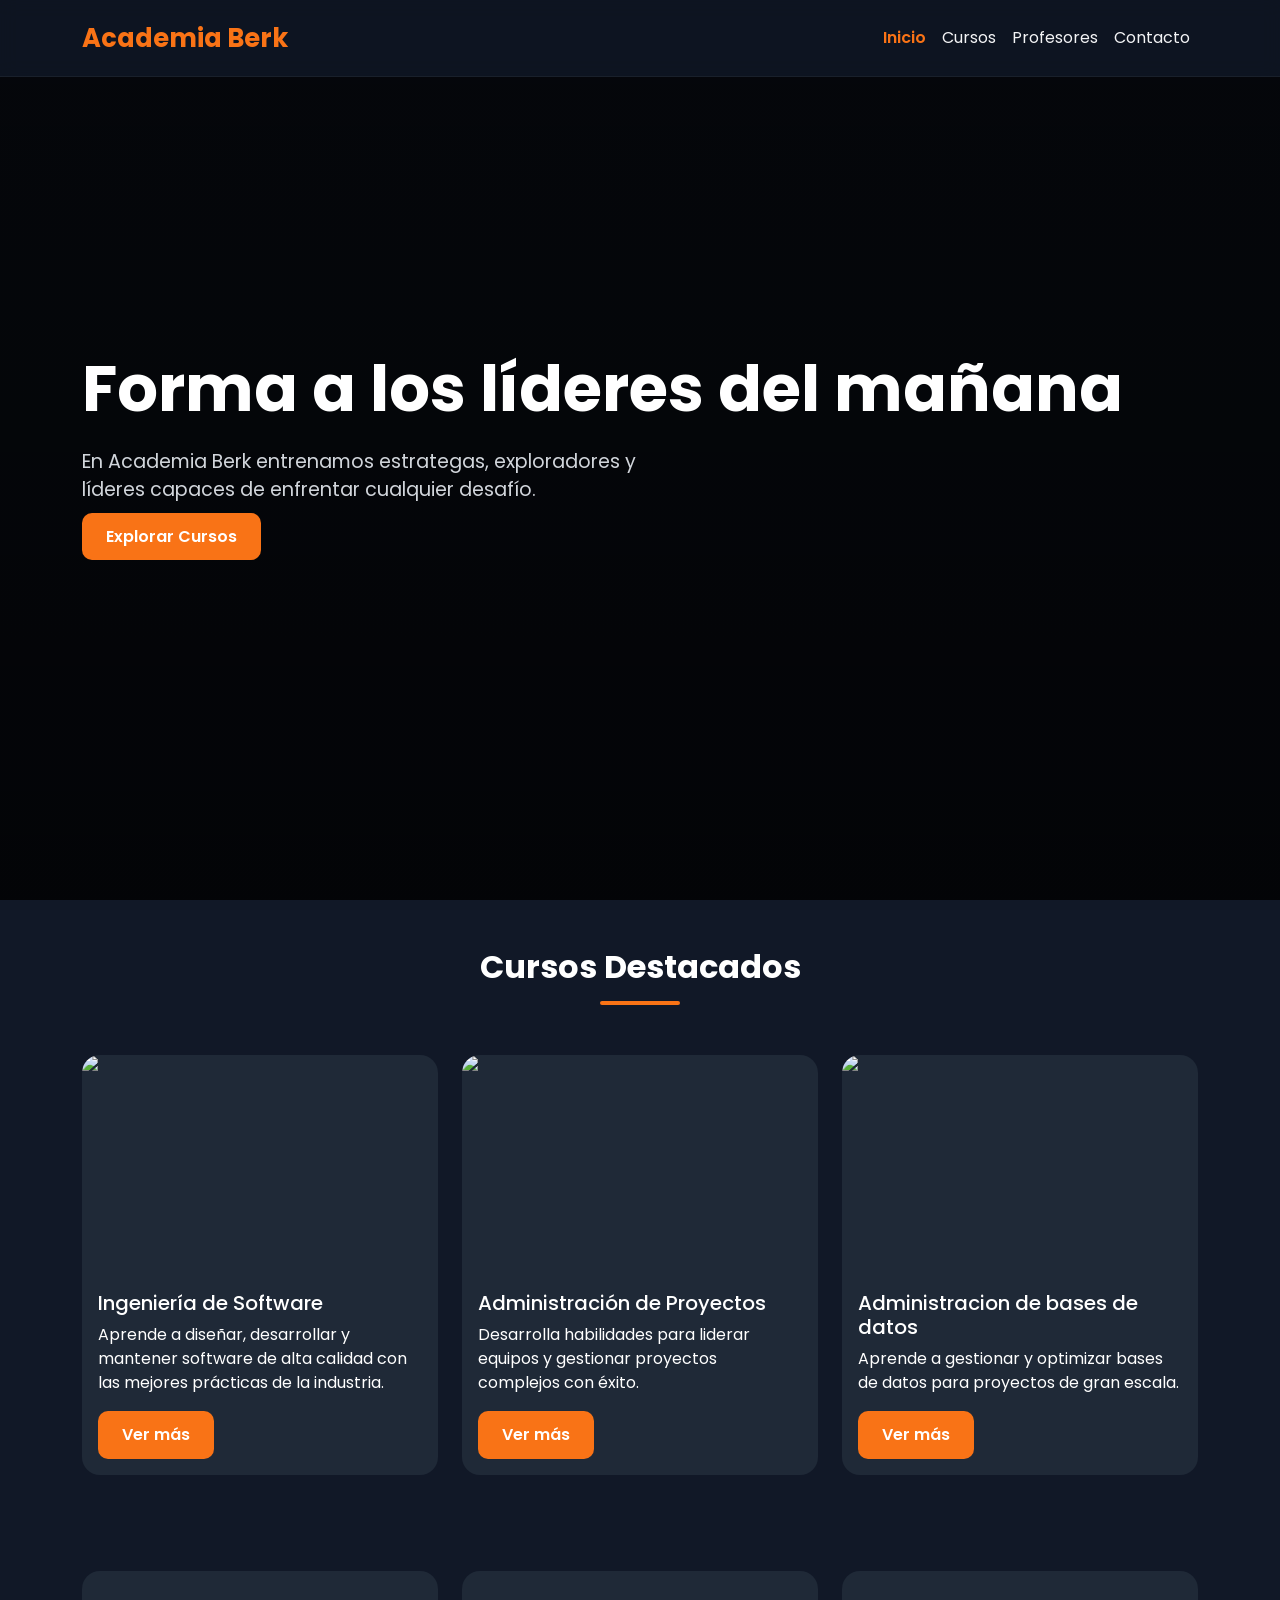
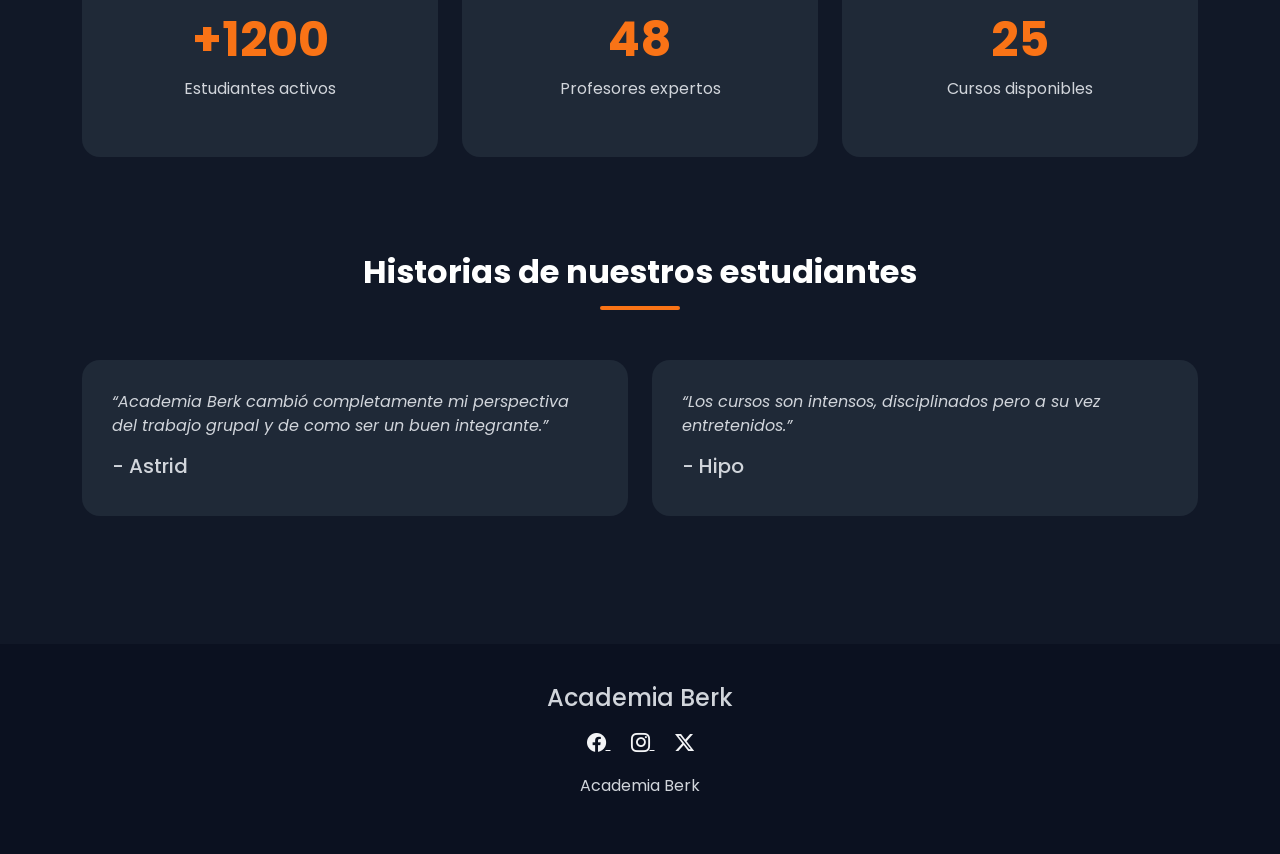
==== Tarea1/index.html @ b7ab668e "Ajustes" ====
<!DOCTYPE html>
<html lang="es">

<head>

    <meta charset="UTF-8">
    <meta name="viewport" content="width=device-width, initial-scale=1.0">

    <title>Academia Berk</title>

    <!-- Bootstrap -->

    <link href="https://cdn.jsdelivr.net/npm/bootstrap@5.3.7/dist/css/bootstrap.min.css" rel="stylesheet">

    <!-- Google Fonts -->

    <link href="https://fonts.googleapis.com/css2?family=Poppins:wght@300;400;500;600;700&display=swap" rel="stylesheet">

    <!-- Bootstrap Icons -->

    <link rel="stylesheet" href="https://cdn.jsdelivr.net/npm/bootstrap-icons@1.13.1/font/bootstrap-icons.min.css">

    <!-- CSS -->

    <link rel="stylesheet" href="css/style.css">
    <link rel="stylesheet" href="css/index.css">

</head>

<body>

    <!-- NAVBAR -->

    <nav class="navbar navbar-expand-lg fixed-top">

        <div class="container">

            <a class="navbar-brand logo-berk" href="index.html">
                Academia Berk
            </a>

            <button class="navbar-toggler bg-light" type="button" data-bs-toggle="collapse" data-bs-target="#menuBerk">

                <span class="navbar-toggler-icon"></span>

            </button>

            <div class="collapse navbar-collapse" id="menuBerk">

                <ul class="navbar-nav ms-auto">

                    <li class="nav-item">
                        <a class="nav-link pagina-activa" href="index.html">Inicio</a>
                    </li>

                    <li class="nav-item">
                        <a class="nav-link" href="cursos.html">Cursos</a>
                    </li>

                    <li class="nav-item">
                        <a class="nav-link" href="profesores.html">Profesores</a>
                    </li>

                    <li class="nav-item">
                        <a class="nav-link" href="contacto.html">Contacto</a>
                    </li>

                </ul>

            </div>

        </div>

    </nav>

    <!-- HERO -->

    <section class="hero">

        <div class="container">

            <div class="contenido-hero">

                <h1>
                    Forma a los líderes del mañana
                </h1>

                <p>
                    En Academia Berk entrenamos estrategas, exploradores y líderes capaces de enfrentar cualquier desafío.
                </p>
                
                <a href="#cursos" class="boton-berk text-decoration-none">
                    Explorar Cursos
                </a>

            </div>

        </div>

    </section>

    <!-- CURSOS DESTACADOS -->

    <section class="container py-5">

        <h2 class="titulo-seccion text-center">
            Cursos Destacados
        </h2>

        <div class="row g-4">

            <div class="col-md-4">

                <div class="card tarjeta-berk">

                    <img src="https://images.unsplash.com/photo-1515879218367-8466d910aaa4?auto=format&fit=crop&w=1200&q=80">

                    <div class="card-body">

                        <h5>Ingeniería de Software</h5>

                        <p>
                            Aprende a diseñar, desarrollar y mantener software de alta calidad con las mejores prácticas de la industria.
                        </p>

                        <button class="boton-berk">
                            Ver más
                        </button>

                    </div>

                </div>

            </div>
            
            <div class="col-md-4">
                <div class="card tarjeta-berk">
            
                    <img src="https://images.unsplash.com/photo-1522202176988-66273c2fd55f?auto=format&fit=crop&w=1200&q=80">
                    <div class="card-body">
            
                        <h5>Administración de Proyectos</h5>
            
                        <p>
                            Desarrolla habilidades para liderar equipos y gestionar proyectos complejos con éxito.
                        </p>
            
                        <button class="boton-berk">
                            Ver más
                        </button>
            
                    </div>

                </div>
                
                </div>
                
                <div class="col-md-4">
                
                    <div class="card tarjeta-berk">
                
                        <img src="https://images.unsplash.com/photo-1544383835-bda2bc66a55d?auto=format&fit=crop&w=1200&q=80">
                        <div class="card-body">
                
                            <h5>Administracion de bases de datos</h5>
                
                            <p>
                                Aprende a gestionar y optimizar bases de datos para proyectos de gran escala.
                            </p>
                
                            <button class="boton-berk">
                                Ver más
                            </button>
                
                        </div>

                </div>

            </div>

        </div>

    </section>

    <!-- ESTADISTICAS -->

    <section class="container py-5">

        <div class="row g-4">

            <div class="col-md-4">

                <div class="caja-estadistica">

                    <h2>+1200</h2>
                    <p>Estudiantes activos</p>

                </div>

            </div>

            <div class="col-md-4">

                <div class="caja-estadistica">

                    <h2>48</h2>
                    <p>Profesores expertos</p>

                </div>

            </div>

            <div class="col-md-4">

                <div class="caja-estadistica">

                    <h2>25</h2>
                    <p>Cursos disponibles</p>

                </div>

            </div>

        </div>

    </section>

    <!-- TESTIMONIOS -->

<section id="cursos" class="container py-5">

    <h2 class="titulo-seccion text-center">
            Historias de nuestros estudiantes
        </h2>

        <div class="row g-4">

            <div class="col-md-6">

                <div class="tarjeta-testimonio">

                    <p>
                        “Academia Berk cambió completamente mi perspectiva del trabajo grupal y de como ser un buen integrante.”
                    </p>

                    <h5>
                        - Astrid
                    </h5>

                </div>

            </div>

            <div class="col-md-6">

                <div class="tarjeta-testimonio">

                    <p>
                        “Los cursos son intensos, disciplinados pero a su vez entretenidos.”
                    </p>

                    <h5>
                        - Hipo
                    </h5>

                </div>

            </div>

        </div>

    </section>

    <!-- FOOTER -->

    <footer>

        <div class="container text-center">

            <h4 class="mb-3">
                Academia Berk
            </h4>

            <div class="redes-footer mb-3">

                <a href="#">
                    <i class="bi bi-facebook"></i>
                </a>

                <a href="#">
                    <i class="bi bi-instagram"></i>
                </a>

                <a href="#">
                    <i class="bi bi-twitter-x"></i>
                </a>

            </div>

            <p>
                Academia Berk 
            </p>

        </div>

    </footer>

    <!-- Bootstrap JS -->

    <script src="https://cdn.jsdelivr.net/npm/bootstrap@5.3.7/dist/js/bootstrap.bundle.min.js"></script>

</body>

</html>
---- Tarea1/css/style.css ----
/* ========= COLORES GLOBALES ========= */

:root{
    --color-fondo: #111827;
    --color-secundario: #1f2937;
    --color-naranja: #f97316;
    --color-claro: #f3f4f6;
    --color-texto: #d1d5db;
}

/* ========= ESTILOS GENERALES ========= */

html{
    scroll-behavior: smooth;
}

*{
    margin: 0;
    padding: 0;
    box-sizing: border-box;
}

body{
    font-family: 'Poppins', sans-serif;
    background-color: var(--color-fondo);
    color: var(--color-texto);
}

/* ========= NAVBAR ========= */

.navbar{
    background-color: rgba(17, 24, 39, 0.82);
    backdrop-filter: blur(10px);
    border-bottom: 1px solid rgba(255,255,255,0.05);
    padding: 14px 0;
    transition: 0.3s;
}

.logo-berk{
    font-size: 1.6rem;
    font-weight: 700;
    color: var(--color-naranja) !important;
}

.nav-link{
    color: var(--color-claro) !important;
    transition: 0.3s;
}

.nav-link:hover{
    color: var(--color-naranja) !important;
}

.pagina-activa{
    color: var(--color-naranja) !important;
    font-weight: 600;
}

/* ========= BOTONES ========= */

.boton-berk{
    background-color: var(--color-naranja);
    border: none;
    padding: 12px 24px;
    border-radius: 10px;
    color: white;
    font-weight: 600;
    transition: 0.3s;
}

.boton-berk:hover{
    background-color: #ea580c;
    transform: translateY(-2px);
}

/* ========= TARJETAS ========= */

.tarjeta-berk{
    background-color: var(--color-secundario);
    border: none;
    border-radius: 18px;
    overflow: hidden;
    transition: 0.3s;
    height: 100%;
}

.tarjeta-berk:hover{
    transform: translateY(-10px);
    box-shadow: 0 15px 35px rgba(0,0,0,0.35);
}

.tarjeta-berk img{
    height: 220px;
    object-fit: cover;
}

.tarjeta-berk .card-body{
    color: white;
}

/* ========= FOOTER ========= */

footer{
    background-color: #0b1120;
    padding: 40px 0;
    margin-top: 80px;
}

.redes-footer a{
    color: var(--color-claro);
    margin: 0 10px;
    font-size: 1.2rem;
    transition: 0.3s;
}

.redes-footer a:hover{
    color: var(--color-naranja);
}
---- Tarea1/css/index.css ----
/* ========= HERO ========= */

.hero{
    min-height: 100vh;

    background:
    linear-gradient(rgba(0,0,0,0.72), rgba(0,0,0,0.82)),
    url('https://images.unsplash.com/photo-1511818966892-d7d671e672a2?auto=format&fit=crop&w=1920&q=80');

    background-size: cover;
    background-position: center;
    background-attachment: fixed;

    display: flex;
    align-items: center;
}

.contenido-hero h1 {
    font-size: 4rem;
    font-weight: 700;
    color: white;
}

.contenido-hero p {
    font-size: 1.2rem;
    margin: 20px 0;
    max-width: 600px;
}

/* ========= TITULOS ========= */

.titulo-seccion{
    color: white;
    font-weight: 700;
    margin-bottom: 50px;
    position: relative;
}

.titulo-seccion::after{
    content: "";
    width: 80px;
    height: 4px;
    background-color: var(--color-naranja);

    display: block;
    margin: 15px auto 0;
    border-radius: 10px;
}

/* ========= ESTADISTICAS ========= */

.caja-estadistica {
    background-color: var(--color-secundario);
    padding: 40px;
    border-radius: 18px;
    text-align: center;
}

.caja-estadistica h2 {
    color: var(--color-naranja);
    font-size: 3rem;
    font-weight: 700;
}

/* ========= TESTIMONIOS ========= */

.tarjeta-testimonio {
    background-color: var(--color-secundario);
    padding: 30px;
    border-radius: 18px;
    height: 100%;
}

.tarjeta-testimonio p {
    font-style: italic;
}

/* ========= RESPONSIVE ========= */

@media(max-width:768px) {

    .contenido-hero h1 {
        font-size: 2.5rem;
    }

    .hero {
        text-align: center;
        padding: 100px 20px;
    }
}
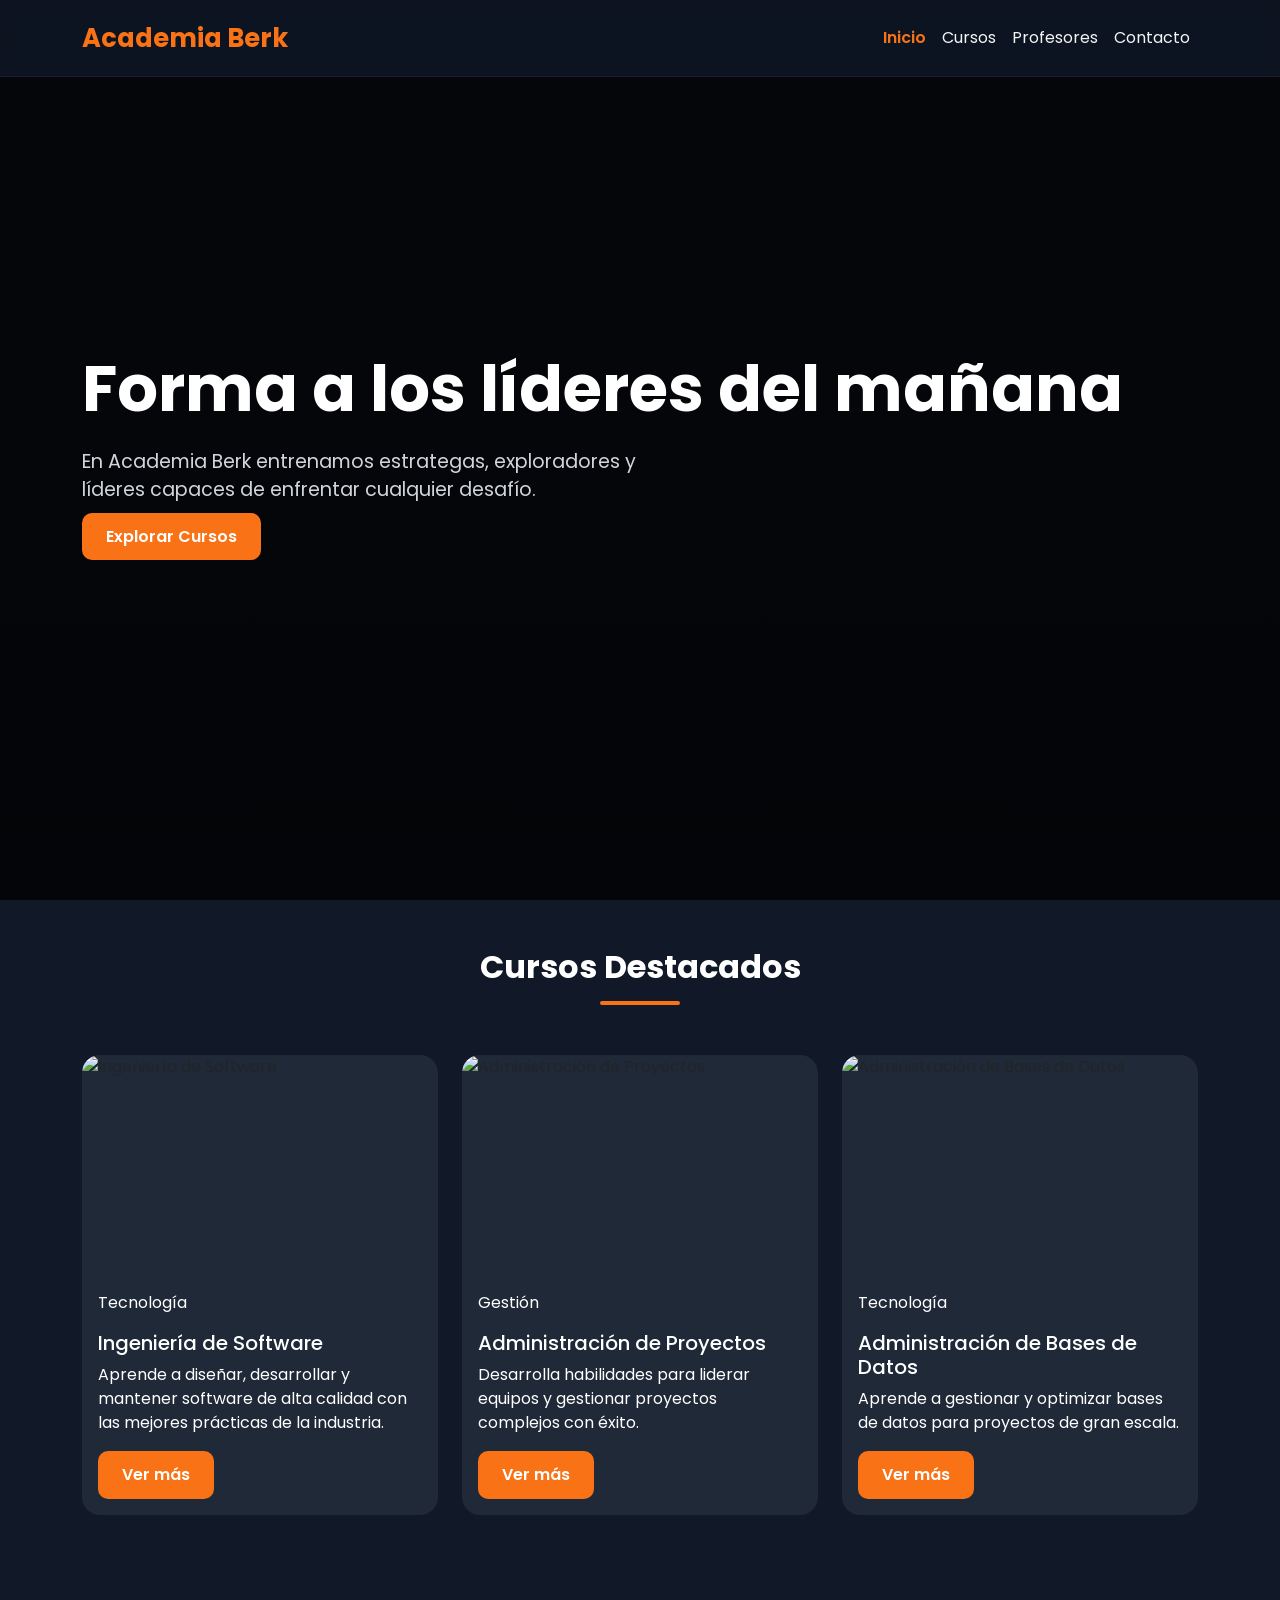
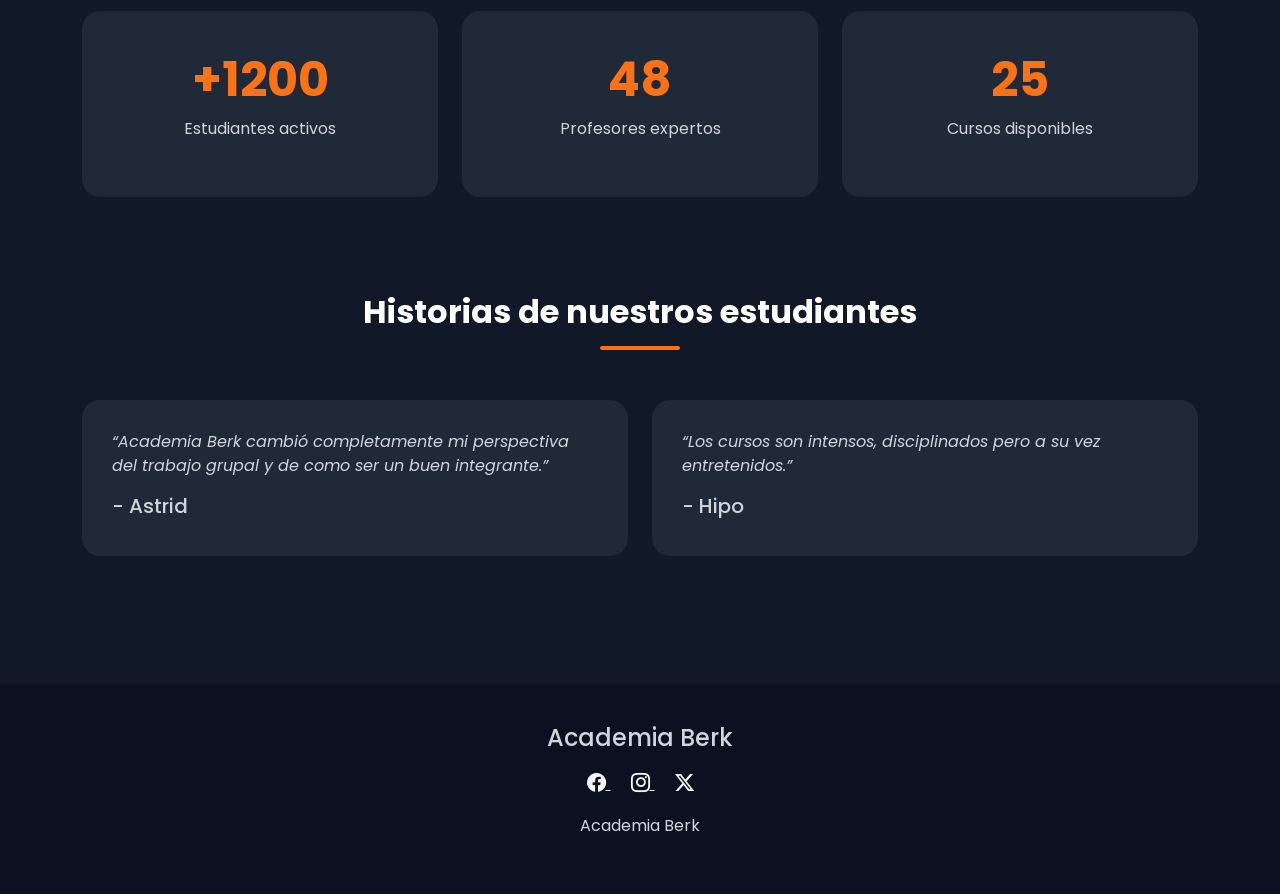
==== commit 98dc6d59: "Tarea 2/ Rol1 del index Añadi el js del index y coloque cambios en el html, para crear el arreglo en" ====
--- a/Tarea1/index.html
+++ b/Tarea1/index.html
@@ -14,7 +14,8 @@
 
     <!-- Google Fonts -->
 
-    <link href="https://fonts.googleapis.com/css2?family=Poppins:wght@300;400;500;600;700&display=swap" rel="stylesheet">
+    <link href="https://fonts.googleapis.com/css2?family=Poppins:wght@300;400;500;600;700&display=swap"
+        rel="stylesheet">
 
     <!-- Bootstrap Icons -->
 
@@ -86,9 +87,10 @@
                 </h1>
 
                 <p>
-                    En Academia Berk entrenamos estrategas, exploradores y líderes capaces de enfrentar cualquier desafío.
+                    En Academia Berk entrenamos estrategas, exploradores y líderes capaces de enfrentar cualquier
+                    desafío.
                 </p>
-                
+
                 <a href="#cursos" class="boton-berk text-decoration-none">
                     Explorar Cursos
                 </a>
@@ -101,82 +103,13 @@
 
     <!-- CURSOS DESTACADOS -->
 
-    <section class="container py-5">
+    <section id="cursos" class="container py-5">
 
         <h2 class="titulo-seccion text-center">
             Cursos Destacados
         </h2>
 
-        <div class="row g-4">
-
-            <div class="col-md-4">
-
-                <div class="card tarjeta-berk">
-
-                    <img src="https://images.unsplash.com/photo-1515879218367-8466d910aaa4?auto=format&fit=crop&w=1200&q=80">
-
-                    <div class="card-body">
-
-                        <h5>Ingeniería de Software</h5>
-
-                        <p>
-                            Aprende a diseñar, desarrollar y mantener software de alta calidad con las mejores prácticas de la industria.
-                        </p>
-
-                        <button class="boton-berk">
-                            Ver más
-                        </button>
-
-                    </div>
-
-                </div>
-
-            </div>
-            
-            <div class="col-md-4">
-                <div class="card tarjeta-berk">
-            
-                    <img src="https://images.unsplash.com/photo-1522202176988-66273c2fd55f?auto=format&fit=crop&w=1200&q=80">
-                    <div class="card-body">
-            
-                        <h5>Administración de Proyectos</h5>
-            
-                        <p>
-                            Desarrolla habilidades para liderar equipos y gestionar proyectos complejos con éxito.
-                        </p>
-            
-                        <button class="boton-berk">
-                            Ver más
-                        </button>
-            
-                    </div>
-
-                </div>
-                
-                </div>
-                
-                <div class="col-md-4">
-                
-                    <div class="card tarjeta-berk">
-                
-                        <img src="https://images.unsplash.com/photo-1544383835-bda2bc66a55d?auto=format&fit=crop&w=1200&q=80">
-                        <div class="card-body">
-                
-                            <h5>Administracion de bases de datos</h5>
-                
-                            <p>
-                                Aprende a gestionar y optimizar bases de datos para proyectos de gran escala.
-                            </p>
-                
-                            <button class="boton-berk">
-                                Ver más
-                            </button>
-                
-                        </div>
-
-                </div>
-
-            </div>
+        <div id="contenedor-cursos" class="row g-4">
 
         </div>
 
@@ -227,9 +160,9 @@
 
     <!-- TESTIMONIOS -->
 
-<section id="cursos" class="container py-5">
-
-    <h2 class="titulo-seccion text-center">
+    <section id="testimonios" class="container py-5">
+
+        <h2 class="titulo-seccion text-center">
             Historias de nuestros estudiantes
         </h2>
 
@@ -240,7 +173,8 @@
                 <div class="tarjeta-testimonio">
 
                     <p>
-                        “Academia Berk cambió completamente mi perspectiva del trabajo grupal y de como ser un buen integrante.”
+                        “Academia Berk cambió completamente mi perspectiva del trabajo grupal y de como ser un buen
+                        integrante.”
                     </p>
 
                     <h5>
@@ -298,7 +232,7 @@
             </div>
 
             <p>
-                Academia Berk 
+                Academia Berk
             </p>
 
         </div>
@@ -306,7 +240,7 @@
     </footer>
 
     <!-- Bootstrap JS -->
-
+    <script src="js/index.js"></script>
     <script src="https://cdn.jsdelivr.net/npm/bootstrap@5.3.7/dist/js/bootstrap.bundle.min.js"></script>
 
 </body>
--- a/Tarea1/css/style.css
+++ b/Tarea1/css/style.css
@@ -39,20 +39,20 @@
 .logo-berk{
     font-size: 1.6rem;
     font-weight: 700;
-    color: var(--color-naranja) !important;
+    color: var(--color-naranja) ;
 }
 
 .nav-link{
-    color: var(--color-claro) !important;
+    color: var(--color-claro) ;
     transition: 0.3s;
 }
 
 .nav-link:hover{
-    color: var(--color-naranja) !important;
+    color: var(--color-naranja) ;
 }
 
 .pagina-activa{
-    color: var(--color-naranja) !important;
+    color: var(--color-naranja) ;
     font-weight: 600;
 }
 
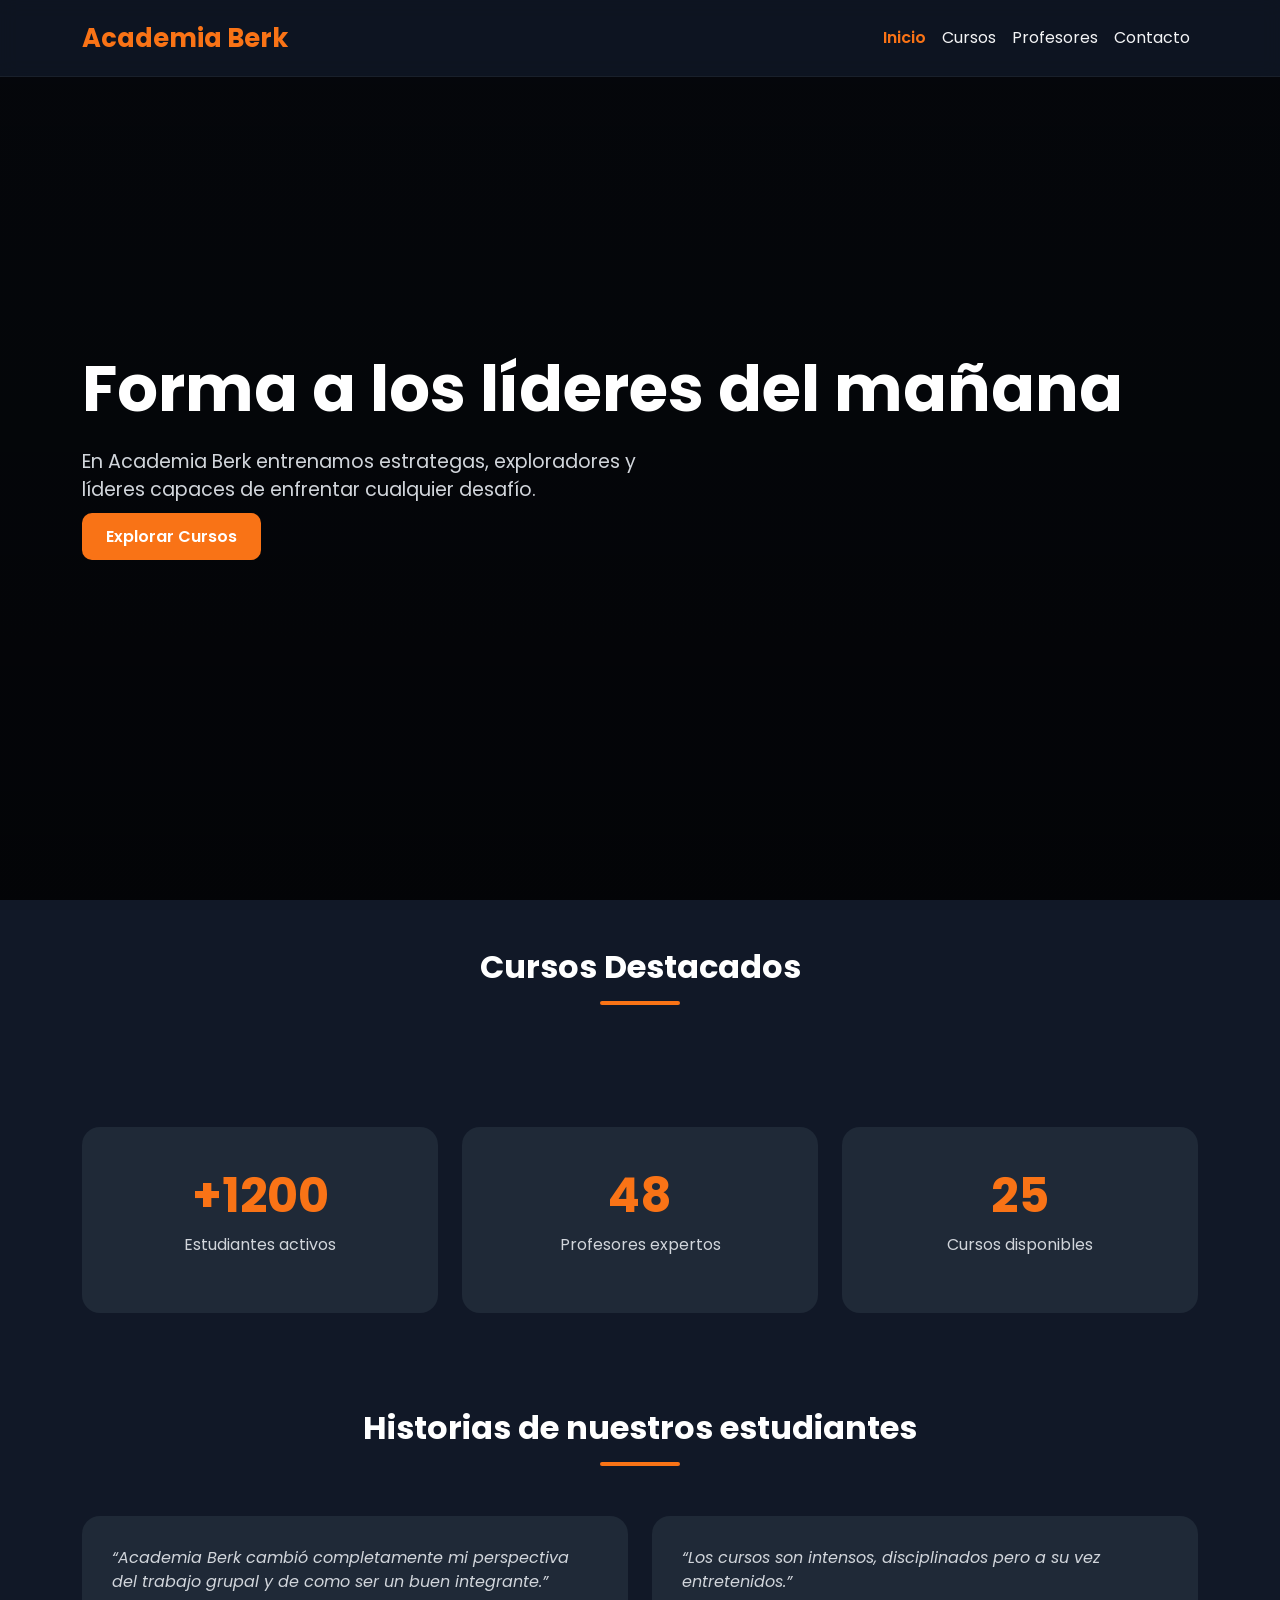
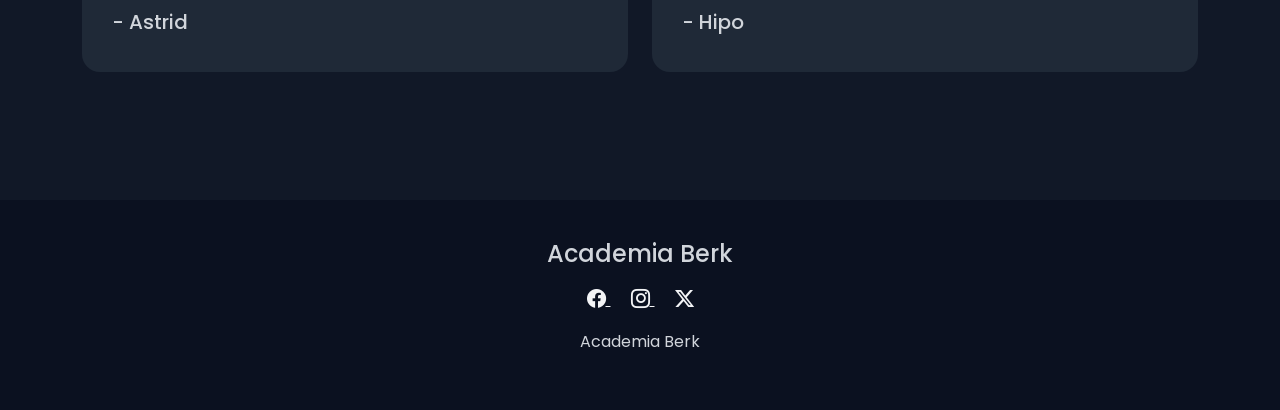
==== commit fd882f8b: "Index" ====
--- a/Tarea1/index.html
+++ b/Tarea1/index.html
@@ -3,6 +3,7 @@
 
 <head>
 
+     <!-- Tarea 3 Hector -->
     <meta charset="UTF-8">
     <meta name="viewport" content="width=device-width, initial-scale=1.0">
 
